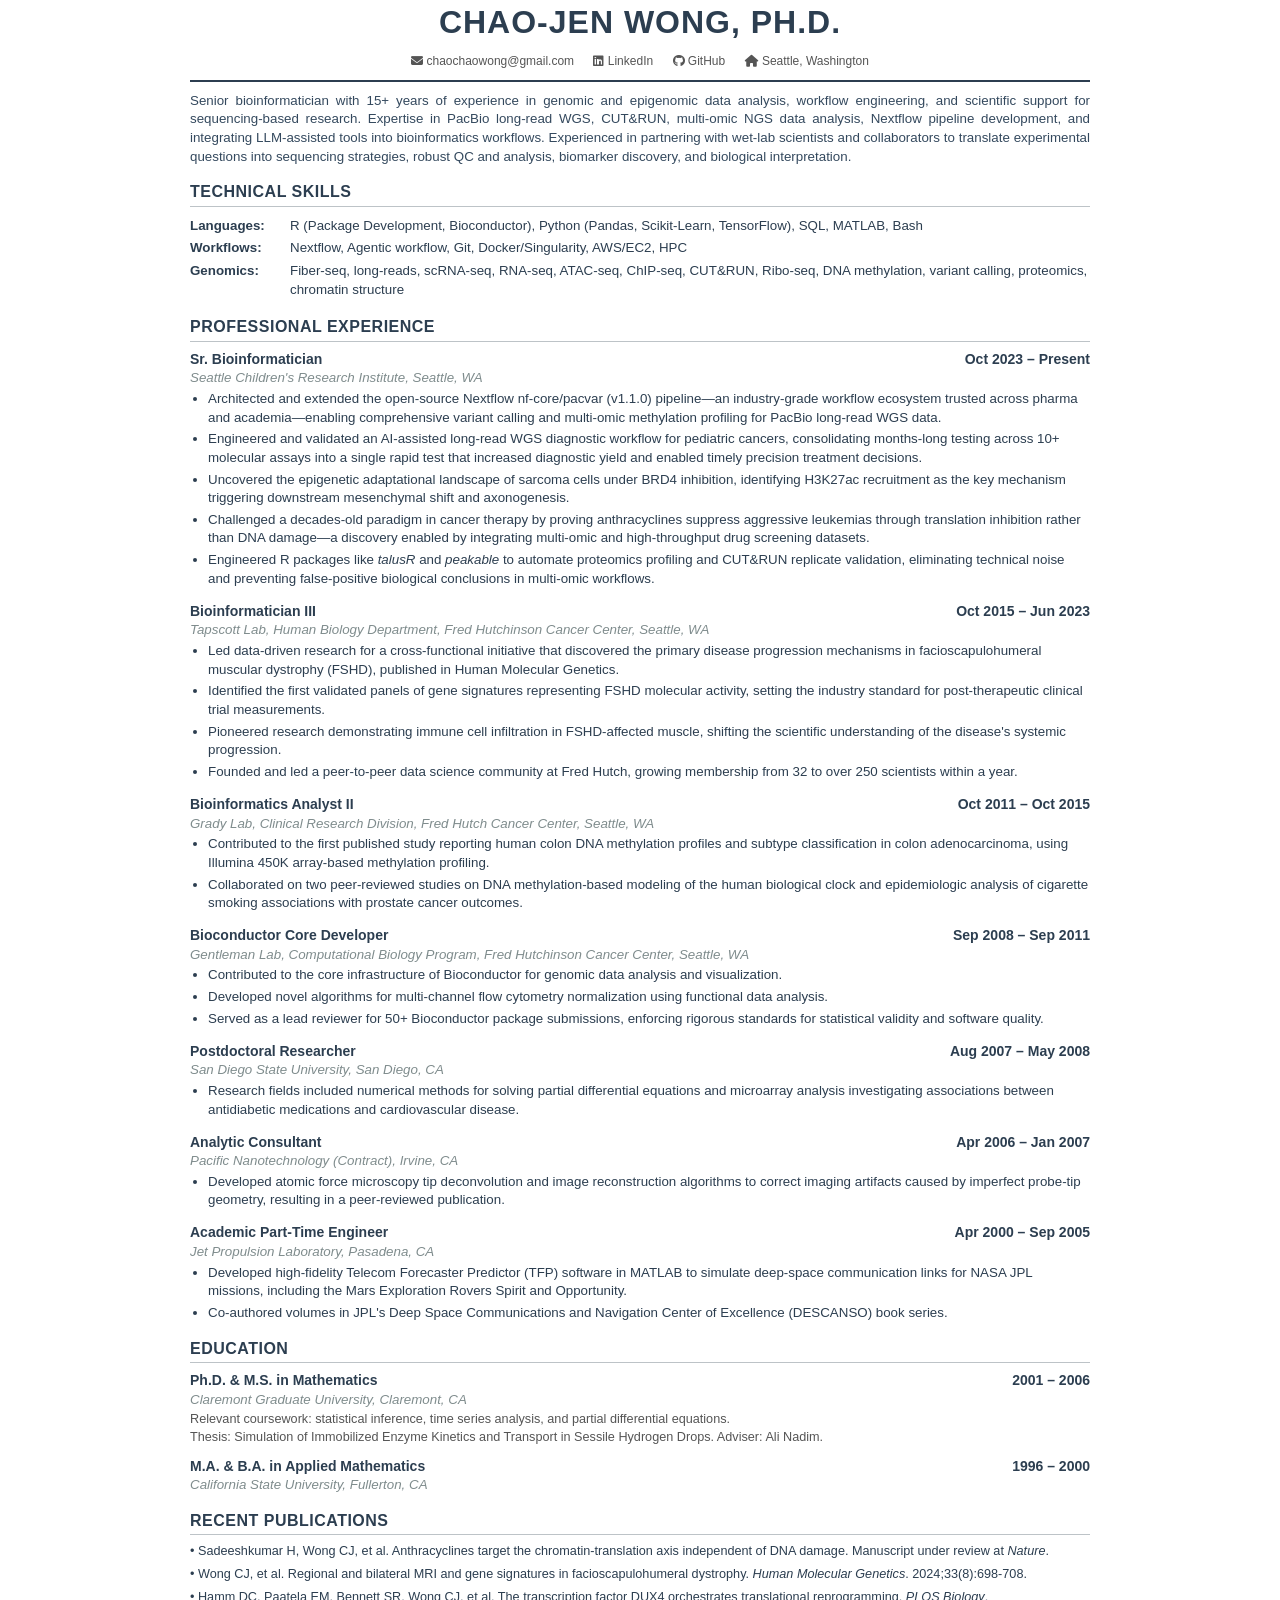
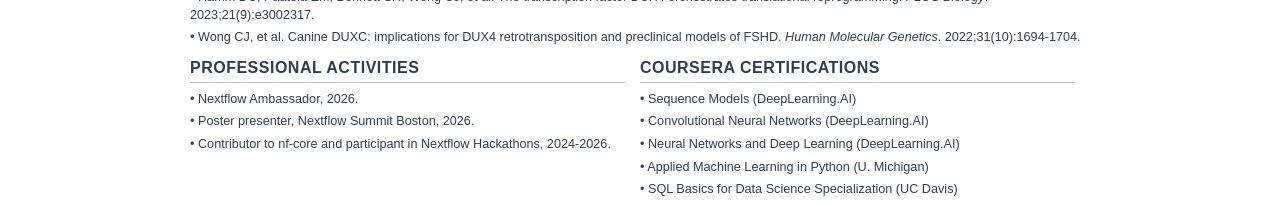
==== cjw-resume-bioinfo-2026.html @ 85b4b729 "migrate resume repository to here" ====
<!DOCTYPE html>
<html lang="en">
<head><link rel="stylesheet" href="https://cdnjs.cloudflare.com/ajax/libs/font-awesome/6.4.2/css/all.min.css">
    <meta charset="UTF-8">
    <style>
        @page { size: A4; margin: 10mm 15mm; }
        body {
            font-family: 'Segoe UI', Tahoma, Geneva, Verdana, sans-serif;
            color: #2c3e50; line-height: 1.4; font-size: 10pt; margin: 0; padding: 0;
        }
        .page-container { max-width: 900px; margin: auto; padding: 0 40px; background: white; }
        .header-section { border-bottom: 2px solid #2c3e50; padding-bottom: 10px; margin-bottom: 10px; text-align: center; }
        h1 { margin: 0; color: #2c3e50; font-size: 24pt; text-transform: uppercase; letter-spacing: 1px; }
        
        .contact-bar { 
            margin-top: 8px; 
            display: block; 
            text-align: center;
            font-size: 9pt; 
            color: #555; 
        }
        .contact-bar span { margin: 0 8px; }
        .contact-bar a { color: #555; text-decoration: none; }

        .summary { margin: 10px 0; text-align: justify; color: #34495e; font-size: 10pt; line-height: 1.4; }
        
        h2 { color: #2c3e50; font-size: 12pt; border-bottom: 1px solid #bdc3c7; padding-bottom: 2px; margin: 15px 0 8px 0; text-transform: uppercase; letter-spacing: 0.5px; }
        .job-entry { margin-bottom: 10px; }
        .job-header { display: flex; justify-content: space-between; font-weight: bold; font-size: 10.5pt; }
        .company { font-style: italic; color: #7f8c8d; margin-bottom: 2px; font-size: 10pt; }
        ul { margin-top: 2px; padding-left: 18px; }
        li { margin-bottom: 3px; }
        
        .skills-table { width: 100%; border-collapse: collapse; margin-top: 4px; }
        .skills-table td { padding: 2px 0; vertical-align: top; }
        .skill-cat { font-weight: bold; width: 100px; color: #2c3e50; }
        
        .bottom-grid {
            display: table;
            width: 100%;
            margin-top: 10px;
        }
        .bottom-column {
            display: table-cell;
            width: 50%;
            vertical-align: top;
            padding-right: 15px;
        }
        .pub-item, .activity-item, .cert-item { margin-bottom: 5px; font-size: 9.5pt; }

        @media print { .page-container { padding: 0; } }
    </style>
</head>
<body>
    <div class="page-container">
        <div class="header-section">
            <h1>Chao-Jen Wong, Ph.D.</h1>
            <div class="contact-bar">
                <span><i class="fa-solid fa-envelope"></i> <a href="mailto:chaochaowong@gmail.com">chaochaowong@gmail.com</a></span>
                <span><i class="fa-brands fa-linkedin"></i> <a href="https://www.linkedin.com/in/chao-jen-wong/">LinkedIn</a></span>
                <span><i class="fa-brands fa-github"></i> <a href="https://github.com/chaochaowong">GitHub</a></span>
                <span><i class="fa-solid fa-house"></i> Seattle, Washington</span>
            </div>
        </div>

        <div class="summary">Senior bioinformatician with 15+ years of experience in genomic and epigenomic data analysis, workflow engineering, and scientific support for sequencing-based research. Expertise in PacBio long-read WGS, CUT&RUN, multi-omic NGS data analysis, Nextflow pipeline development, and integrating LLM-assisted tools into bioinformatics workflows. Experienced in partnering with wet-lab scientists and collaborators to translate experimental questions into sequencing strategies, robust QC and analysis, biomarker discovery, and biological interpretation.</div>

        <h2>Technical Skills</h2>
        <table class="skills-table">
            <tr><td class="skill-cat">Languages:</td><td>R (Package Development, Bioconductor), Python (Pandas, Scikit-Learn, TensorFlow), SQL, MATLAB, Bash</td></tr>
            <tr><td class="skill-cat">Workflows:</td><td>Nextflow, Agentic workflow, Git, Docker/Singularity, AWS/EC2, HPC</td></tr>
            <tr><td class="skill-cat">Genomics:</td><td>Fiber-seq, long-reads, scRNA-seq, RNA-seq, ATAC-seq, ChIP-seq, CUT&RUN, Ribo-seq, DNA methylation, variant calling, proteomics, chromatin structure</td></tr>
        </table>

        <h2>Professional Experience</h2>
        <div class="job-entry">
            <div class="job-header"><span>Sr. Bioinformatician</span><span>Oct 2023 – Present</span></div>
            <div class="company">Seattle Children's Research Institute, Seattle, WA</div>
            <ul>
                <li>Architected and extended the open-source Nextflow nf-core/pacvar (v1.1.0) pipeline—an industry-grade workflow ecosystem trusted across pharma and academia—enabling comprehensive variant calling and multi-omic methylation profiling for PacBio long-read WGS data.</li>
                <li>Engineered and validated an AI-assisted long-read WGS diagnostic workflow for pediatric cancers, consolidating months-long testing across 10+ molecular assays into a single rapid test that increased diagnostic yield and enabled timely precision treatment decisions.</li>
                <li>Uncovered the epigenetic adaptational landscape of sarcoma cells under BRD4 inhibition, identifying H3K27ac recruitment as the key mechanism triggering downstream mesenchymal shift and axonogenesis.</li>
                <li>Challenged a decades-old paradigm in cancer therapy by proving anthracyclines suppress aggressive leukemias through translation inhibition rather than DNA damage—a discovery enabled by integrating multi-omic and high-throughput drug screening datasets.</li>
                <li>Engineered R packages like <em>talusR</em> and <em>peakable</em> to automate proteomics profiling and CUT&RUN replicate validation, eliminating technical noise and preventing false-positive biological conclusions in multi-omic workflows.</li>
            </ul>
        </div>
        
        <div class="job-entry">
            <div class="job-header"><span>Bioinformatician III</span><span>Oct 2015 – Jun 2023</span></div>
            <div class="company">Tapscott Lab, Human Biology Department, Fred Hutchinson Cancer Center, Seattle, WA</div>
            <ul>
                <li>Led data-driven research for a cross-functional initiative that discovered the primary disease progression mechanisms in facioscapulohumeral muscular dystrophy (FSHD), published in Human Molecular Genetics.</li>
                <li>Identified the first validated panels of gene signatures representing FSHD molecular activity, setting the industry standard for post-therapeutic clinical trial measurements.</li>
                <li>Pioneered research demonstrating immune cell infiltration in FSHD-affected muscle, shifting the scientific understanding of the disease's systemic progression.</li>
                <li>Founded and led a peer-to-peer data science community at Fred Hutch, growing membership from 32 to over 250 scientists within a year.</li>
            </ul>
        </div>
        
        <div class="job-entry">
            <div class="job-header"><span>Bioinformatics Analyst II</span><span>Oct 2011 – Oct 2015</span></div>
            <div class="company">Grady Lab, Clinical Research Division, Fred Hutch Cancer Center, Seattle, WA</div>
            <ul>
                <li>Contributed to the first published study reporting human colon DNA methylation profiles and subtype classification in colon adenocarcinoma, using Illumina 450K array-based methylation profiling. </li>
                <li>Collaborated on two peer-reviewed studies on DNA methylation-based modeling of the human biological clock and epidemiologic analysis of cigarette smoking associations with prostate cancer outcomes.</li>
            </ul>
        </div>

        <div class="job-entry">
            <div class="job-header"><span>Bioconductor Core Developer</span><span>Sep 2008 – Sep 2011</span></div>
            <div class="company">Gentleman Lab, Computational Biology Program, Fred Hutchinson Cancer Center, Seattle, WA</div>
            <ul>
                <li>Contributed to the core infrastructure of Bioconductor for genomic data analysis and visualization.</li>
                <li>Developed novel algorithms for multi-channel flow cytometry normalization using functional data analysis.</li>
                <li>Served as a lead reviewer for 50+ Bioconductor package submissions, enforcing rigorous standards for statistical validity and software quality.</li>
            </ul>
        </div>

        <div class="job-entry">
            <div class="job-header"><span>Postdoctoral Researcher</span><span>Aug 2007 – May 2008</span></div>
            <div class="company">San Diego State University, San Diego, CA</div>
            <ul>
                <li>Research fields included numerical methods for solving partial differential equations and microarray analysis investigating associations between antidiabetic medications and cardiovascular disease.</li>
            </ul>
        </div>

        <div class="job-entry">
            <div class="job-header"><span>Analytic Consultant</span><span>Apr 2006 – Jan 2007</span></div>
            <div class="company">Pacific Nanotechnology (Contract), Irvine, CA</div>
            <ul><li>Developed atomic force microscopy tip deconvolution and image reconstruction algorithms to correct imaging artifacts caused by imperfect probe-tip geometry, resulting in a peer-reviewed publication.</li></ul>
        </div>

        <div class="job-entry">
            <div class="job-header"><span>Academic Part-Time Engineer</span><span>Apr 2000 – Sep 2005</span></div>
            <div class="company">Jet Propulsion Laboratory, Pasadena, CA</div>
            <ul><li>Developed high-fidelity Telecom Forecaster Predictor (TFP) software in MATLAB to simulate deep-space communication links for NASA JPL missions, including the Mars Exploration Rovers Spirit and Opportunity.</li>
                <li>Co-authored volumes in JPL's Deep Space Communications and Navigation Center of Excellence (DESCANSO) book series.</li></ul>
        </div>

        <h2>Education</h2>
        <div class="job-entry">
            <div class="job-header"><span>Ph.D. & M.S. in Mathematics</span><span>2001 – 2006</span></div>
            <div class="company">Claremont Graduate University, Claremont, CA</div>
            <div style="font-size: 9.5pt; color: #555;">Relevant coursework: statistical inference, time series analysis, and partial differential equations.</div>
            <div style="font-size: 9.5pt; color: #555;">Thesis: Simulation of Immobilized Enzyme Kinetics and Transport in Sessile Hydrogen Drops. Adviser: Ali Nadim.</div>
        </div>
        <div class="job-entry">
            <div class="job-header"><span>M.A. & B.A. in Applied Mathematics</span><span>1996 – 2000</span></div>
            <div class="company">California State University, Fullerton, CA</div>
        </div>

        <h2>Recent Publications</h2>
        <div class="pub-item">• Sadeeshkumar H, Wong CJ, et al. Anthracyclines target the chromatin-translation axis independent of DNA damage. Manuscript under review at <em>Nature</em>.</div>
        <div class="pub-item">• Wong CJ, et al. Regional and bilateral MRI and gene signatures in facioscapulohumeral dystrophy. <em>Human Molecular Genetics</em>. 2024;33(8):698-708.</div>
        <div class="pub-item">• Hamm DC, Paatela EM, Bennett SR, Wong CJ, et al. The transcription factor DUX4 orchestrates translational reprogramming. <em>PLOS Biology</em>. 2023;21(9):e3002317.</div>
        <div class="pub-item">• Wong CJ, et al. Canine DUXC: implications for DUX4 retrotransposition and preclinical models of FSHD. <em>Human Molecular Genetics</em>. 2022;31(10):1694-1704.</div>

        <div class="bottom-grid">
            <div class="bottom-column">
                <h2 style="margin-top:0;">Professional Activities</h2>
                <div class="activity-item">• Nextflow Ambassador, 2026.</div>
                <div class="activity-item">• Poster presenter, Nextflow Summit Boston, 2026.</div>
                <div class="activity-item">• Contributor to nf-core and participant in Nextflow Hackathons, 2024-2026.</div>
            </div>
            <div class="bottom-column">
                <h2 style="margin-top:0;">Coursera Certifications</h2>
                <div class="cert-item">• Sequence Models (DeepLearning.AI)</div>
                <div class="cert-item">• Convolutional Neural Networks (DeepLearning.AI)</div>
                <div class="cert-item">• Neural Networks and Deep Learning (DeepLearning.AI)</div>
                <div class="cert-item">• Applied Machine Learning in Python (U. Michigan)</div>
                <div class="cert-item">• SQL Basics for Data Science Specialization (UC Davis)</div>
            </div>
        </div>
    </div>
</body>
</html>
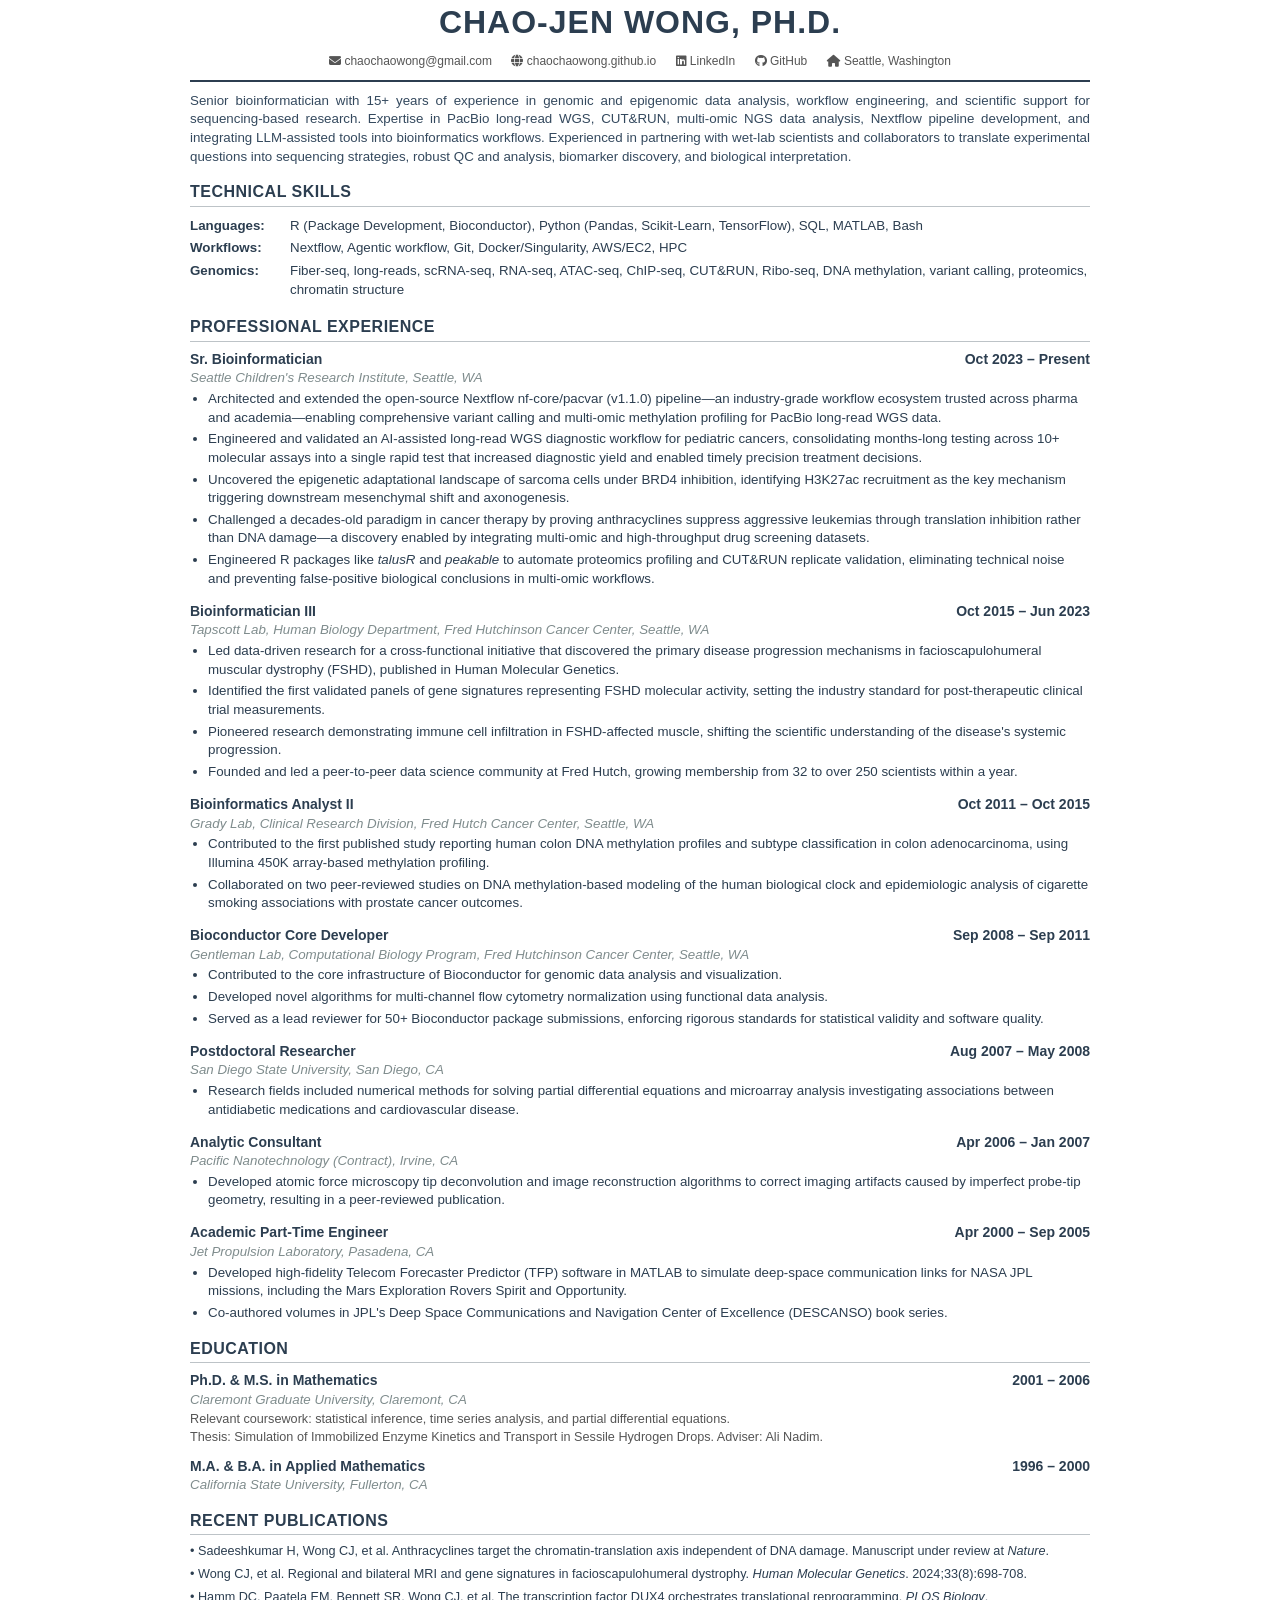
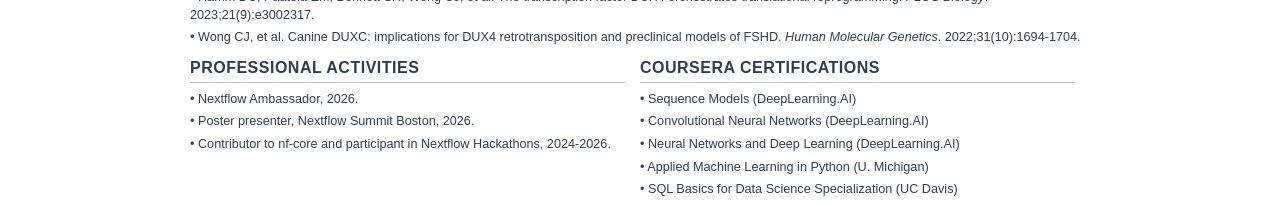
==== commit 47a298e3: "add links" ====
--- a/cjw-resume-bioinfo-2026.html
+++ b/cjw-resume-bioinfo-2026.html
@@ -58,6 +58,7 @@
             <h1>Chao-Jen Wong, Ph.D.</h1>
             <div class="contact-bar">
                 <span><i class="fa-solid fa-envelope"></i> <a href="mailto:chaochaowong@gmail.com">chaochaowong@gmail.com</a></span>
+                <span><i class="fa-solid fa-globe"></i> <a href="https://chaochaowong.github.io/" target="_blank" rel="noopener noreferrer">chaochaowong.github.io</a></span>
                 <span><i class="fa-brands fa-linkedin"></i> <a href="https://www.linkedin.com/in/chao-jen-wong/">LinkedIn</a></span>
                 <span><i class="fa-brands fa-github"></i> <a href="https://github.com/chaochaowong">GitHub</a></span>
                 <span><i class="fa-solid fa-house"></i> Seattle, Washington</span>
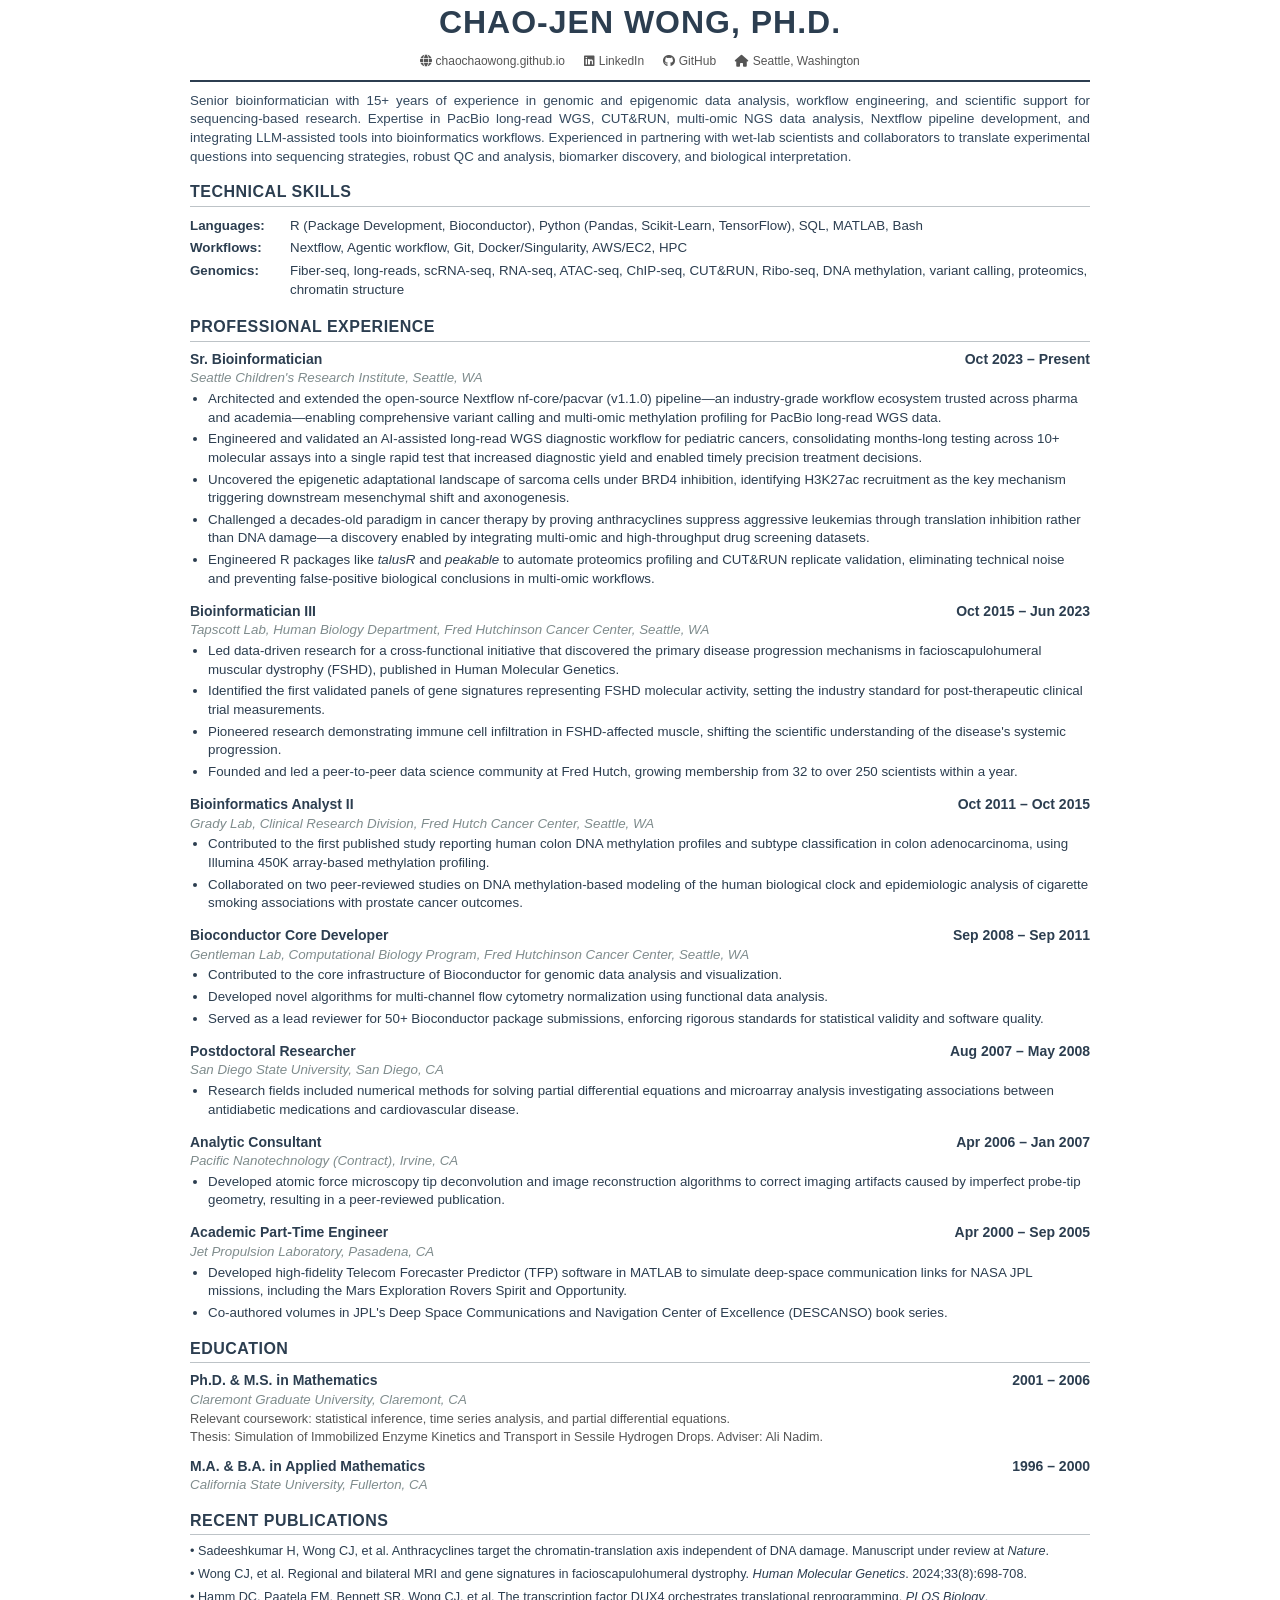
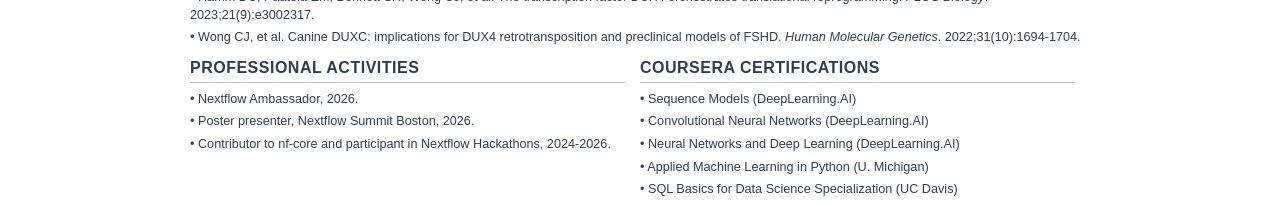
==== commit b51af085: "remove email link" ====
--- a/cjw-resume-bioinfo-2026.html
+++ b/cjw-resume-bioinfo-2026.html
@@ -57,7 +57,6 @@
         <div class="header-section">
             <h1>Chao-Jen Wong, Ph.D.</h1>
             <div class="contact-bar">
-                <span><i class="fa-solid fa-envelope"></i> <a href="mailto:chaochaowong@gmail.com">chaochaowong@gmail.com</a></span>
                 <span><i class="fa-solid fa-globe"></i> <a href="https://chaochaowong.github.io/" target="_blank" rel="noopener noreferrer">chaochaowong.github.io</a></span>
                 <span><i class="fa-brands fa-linkedin"></i> <a href="https://www.linkedin.com/in/chao-jen-wong/">LinkedIn</a></span>
                 <span><i class="fa-brands fa-github"></i> <a href="https://github.com/chaochaowong">GitHub</a></span>
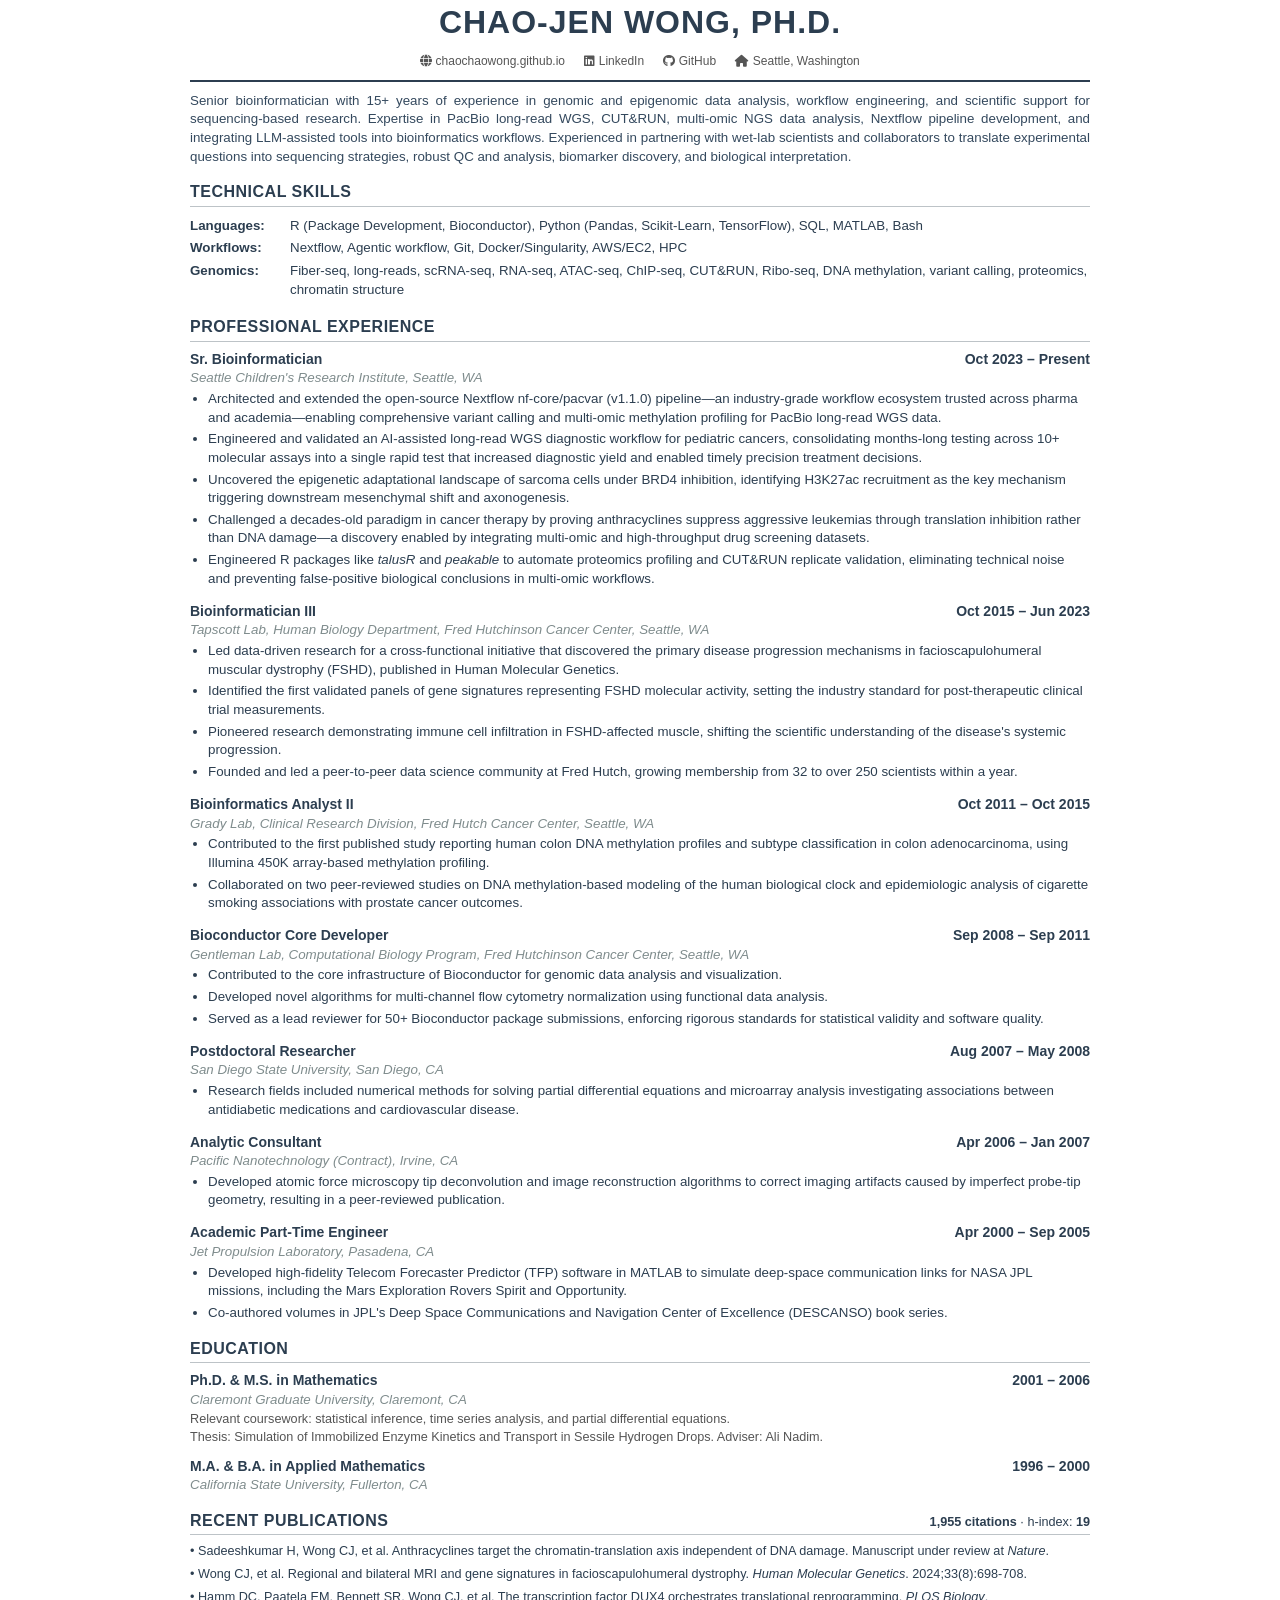
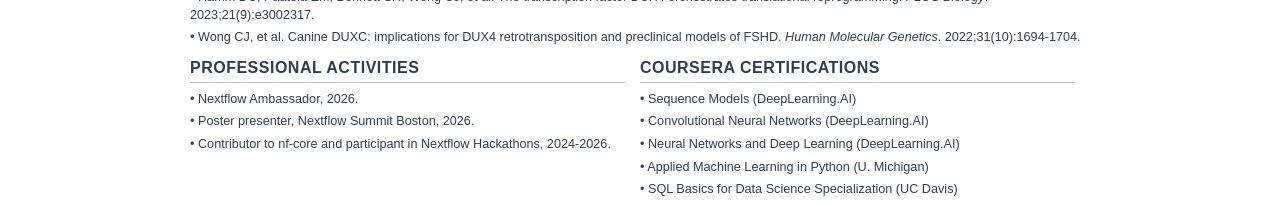
==== commit 41f63990: "add citation count" ====
--- a/cjw-resume-bioinfo-2026.html
+++ b/cjw-resume-bioinfo-2026.html
@@ -26,6 +26,8 @@
         .summary { margin: 10px 0; text-align: justify; color: #34495e; font-size: 10pt; line-height: 1.4; }
         
         h2 { color: #2c3e50; font-size: 12pt; border-bottom: 1px solid #bdc3c7; padding-bottom: 2px; margin: 15px 0 8px 0; text-transform: uppercase; letter-spacing: 0.5px; }
+        .publications-heading { display: flex; align-items: baseline; justify-content: space-between; gap: 8px 20px; flex-wrap: wrap; }
+        .citation-metrics { margin-left: auto; font-size: 9.5pt; font-weight: normal; text-transform: none; letter-spacing: normal; white-space: nowrap; }
         .job-entry { margin-bottom: 10px; }
         .job-header { display: flex; justify-content: space-between; font-weight: bold; font-size: 10.5pt; }
         .company { font-style: italic; color: #7f8c8d; margin-bottom: 2px; font-size: 10pt; }
@@ -149,7 +151,7 @@
             <div class="company">California State University, Fullerton, CA</div>
         </div>
 
-        <h2>Recent Publications</h2>
+        <h2 class="publications-heading"><span>Recent Publications</span><span class="citation-metrics"><strong>1,955 citations</strong> · h-index: <strong>19</strong></span></h2>
         <div class="pub-item">• Sadeeshkumar H, Wong CJ, et al. Anthracyclines target the chromatin-translation axis independent of DNA damage. Manuscript under review at <em>Nature</em>.</div>
         <div class="pub-item">• Wong CJ, et al. Regional and bilateral MRI and gene signatures in facioscapulohumeral dystrophy. <em>Human Molecular Genetics</em>. 2024;33(8):698-708.</div>
         <div class="pub-item">• Hamm DC, Paatela EM, Bennett SR, Wong CJ, et al. The transcription factor DUX4 orchestrates translational reprogramming. <em>PLOS Biology</em>. 2023;21(9):e3002317.</div>
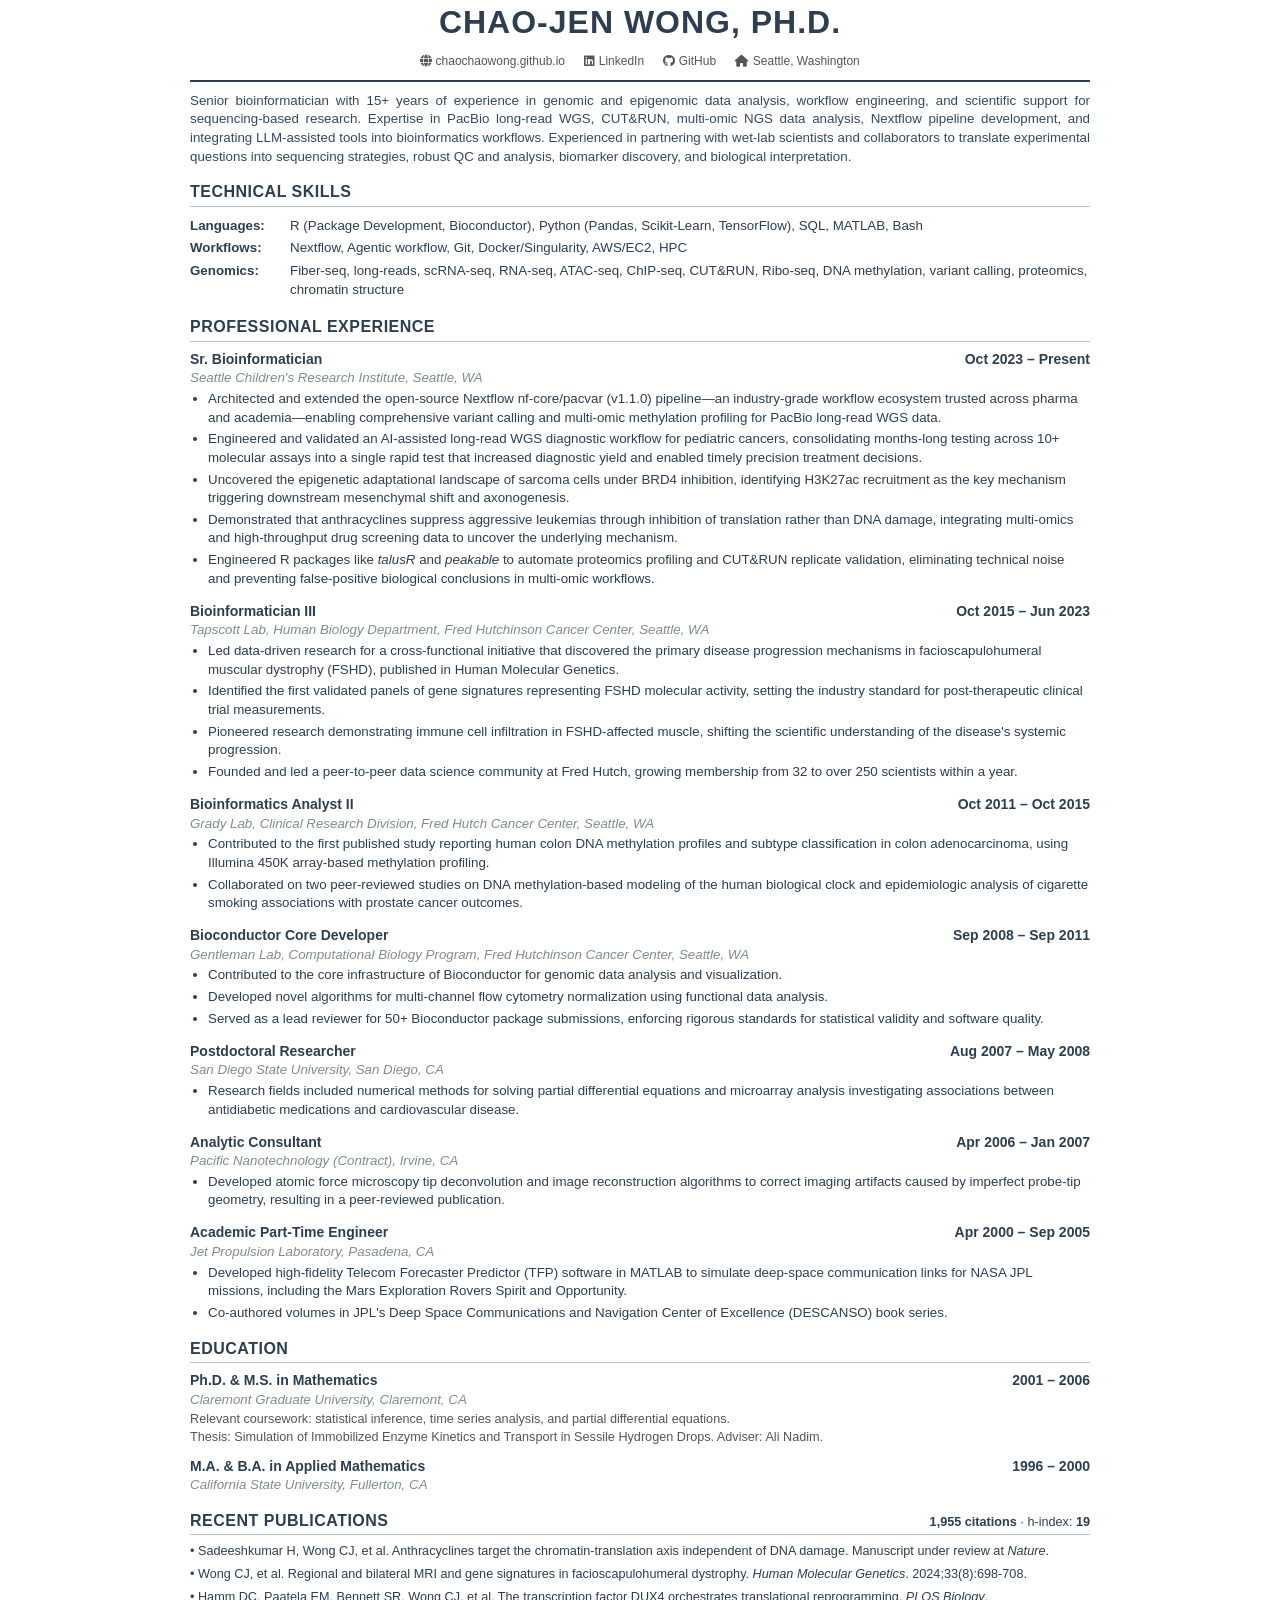
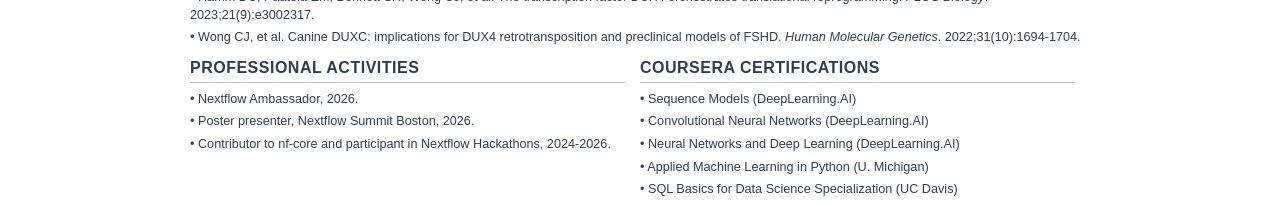
==== commit af721d75: "edit job description" ====
--- a/cjw-resume-bioinfo-2026.html
+++ b/cjw-resume-bioinfo-2026.html
@@ -83,7 +83,7 @@
                 <li>Architected and extended the open-source Nextflow nf-core/pacvar (v1.1.0) pipeline—an industry-grade workflow ecosystem trusted across pharma and academia—enabling comprehensive variant calling and multi-omic methylation profiling for PacBio long-read WGS data.</li>
                 <li>Engineered and validated an AI-assisted long-read WGS diagnostic workflow for pediatric cancers, consolidating months-long testing across 10+ molecular assays into a single rapid test that increased diagnostic yield and enabled timely precision treatment decisions.</li>
                 <li>Uncovered the epigenetic adaptational landscape of sarcoma cells under BRD4 inhibition, identifying H3K27ac recruitment as the key mechanism triggering downstream mesenchymal shift and axonogenesis.</li>
-                <li>Challenged a decades-old paradigm in cancer therapy by proving anthracyclines suppress aggressive leukemias through translation inhibition rather than DNA damage—a discovery enabled by integrating multi-omic and high-throughput drug screening datasets.</li>
+                <li>Demonstrated that anthracyclines suppress aggressive leukemias through inhibition of translation rather than DNA damage, integrating multi-omics and high-throughput drug screening data to uncover the underlying mechanism.</li>
                 <li>Engineered R packages like <em>talusR</em> and <em>peakable</em> to automate proteomics profiling and CUT&RUN replicate validation, eliminating technical noise and preventing false-positive biological conclusions in multi-omic workflows.</li>
             </ul>
         </div>
